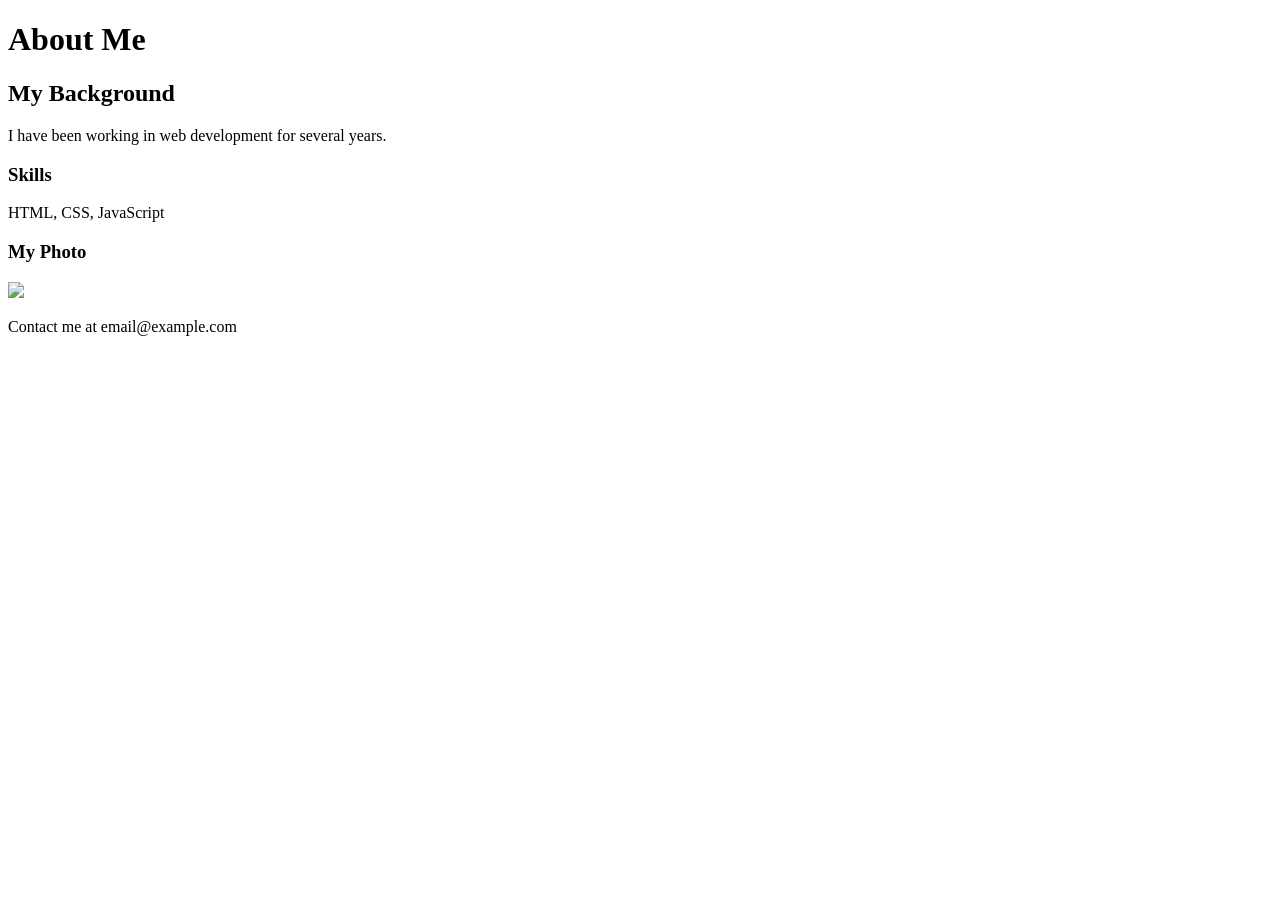
==== about.html @ c3150df9 "Initial commit" ====
<!DOCTYPE html>
<html>
<head>
    <title>About</title>
    <link rel="stylesheet" href="css/styles.css">
</head>
<body>
    <div class="header">
        <h1>About Me</h1>
    </div>
    
    <div>
        <h2>My Background</h2>
        <p>I have been working in web development for several years.</p>
        
        <h3>Skills</h3>
        <!-- Table should be here but is missing -->
        <p>HTML, CSS, JavaScript</p>
    </div>
    
    <div>
        <h3>My Photo</h3>
        <img src="images/profile.jpg">
    </div>
    
    <div class="footer">
        <p>Contact me at email@example.com</p>
    </div>
</body>
</html>
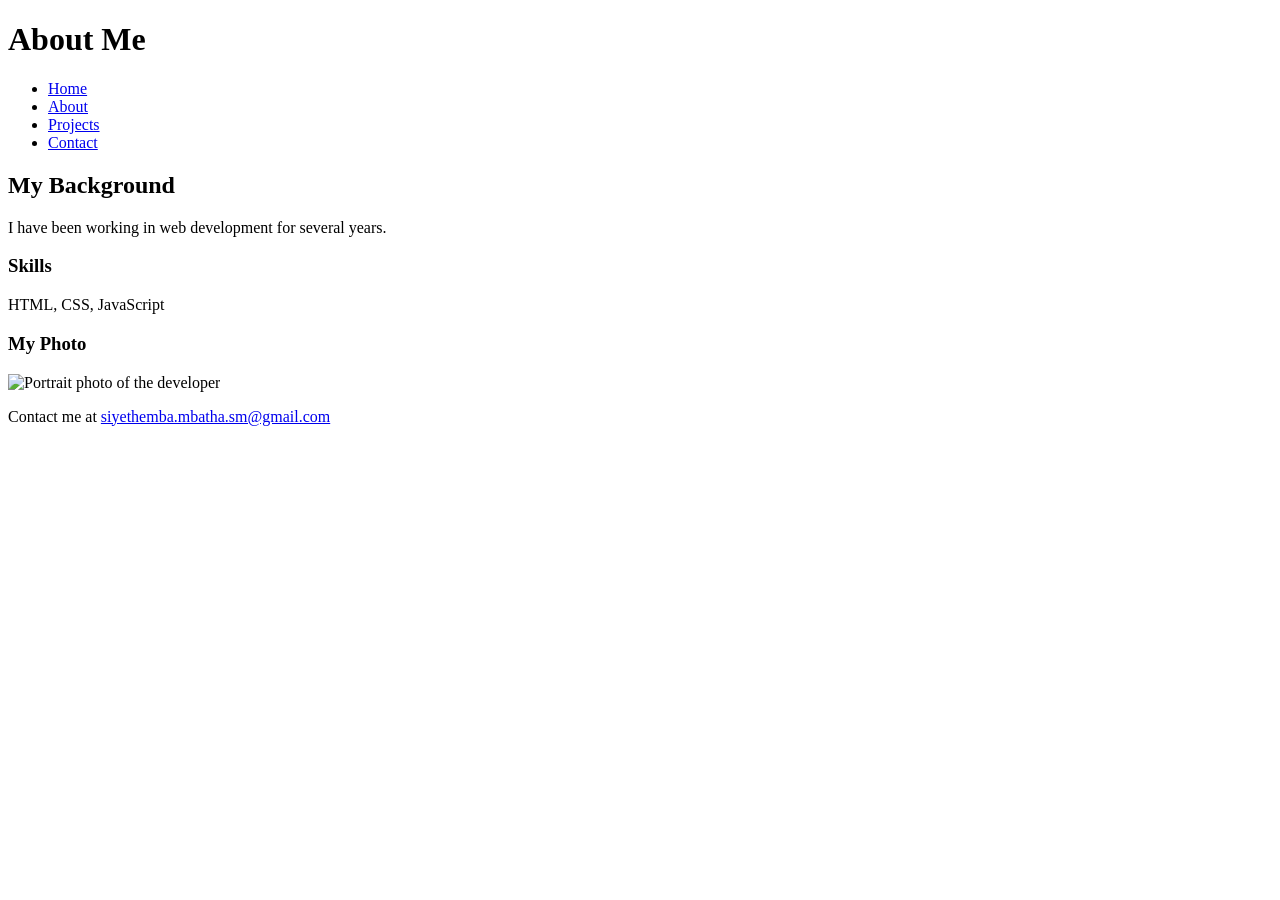
==== commit 0b4140e6: "fix: replace divs with semantic HTML5 elements and add working navigation" ====
--- a/about.html
+++ b/about.html
@@ -1,30 +1,44 @@
 <!DOCTYPE html>
-<html>
+<html lang="en">
 <head>
-    <title>About</title>
+    <meta charset="UTF-8">
+    <meta name="viewport" content="width=device-width, initial-scale=1.0">
+    <title>My Portfolio - About</title>
     <link rel="stylesheet" href="css/styles.css">
 </head>
 <body>
-    <div class="header">
+    <header>
         <h1>About Me</h1>
-    </div>
-    
-    <div>
-        <h2>My Background</h2>
-        <p>I have been working in web development for several years.</p>
-        
-        <h3>Skills</h3>
-        <!-- Table should be here but is missing -->
-        <p>HTML, CSS, JavaScript</p>
-    </div>
-    
-    <div>
-        <h3>My Photo</h3>
-        <img src="images/profile.jpg">
-    </div>
-    
-    <div class="footer">
-        <p>Contact me at email@example.com</p>
-    </div>
+        <nav>
+            <ul>
+                <li><a href="index.html">Home</a></li>
+                <li><a href="about.html">About</a></li>
+                <li><a href="projects.html">Projects</a></li>
+                <li><a href="contact.html">Contact</a></li>
+            </ul>
+        </nav>
+    </header>
+
+    <main>
+        <section>
+            <h2>My Background</h2>
+            <p>I have been working in web development for several years.</p>
+        </section>
+
+        <section>
+            <h3>Skills</h3>
+            <!-- Table of skills -->
+            <p>HTML, CSS, JavaScript</p>
+        </section>
+
+        <section>
+            <h3>My Photo</h3>
+            <img src="images/profile.jpg" alt="Portrait photo of the developer">
+        </section>
+    </main>
+
+    <footer>
+        <p>Contact me at <a href="mailto:siyethemba.mbatha.sm@gmail.com">siyethemba.mbatha.sm@gmail.com</a></p>
+    </footer>
 </body>
-</html>
+</html>
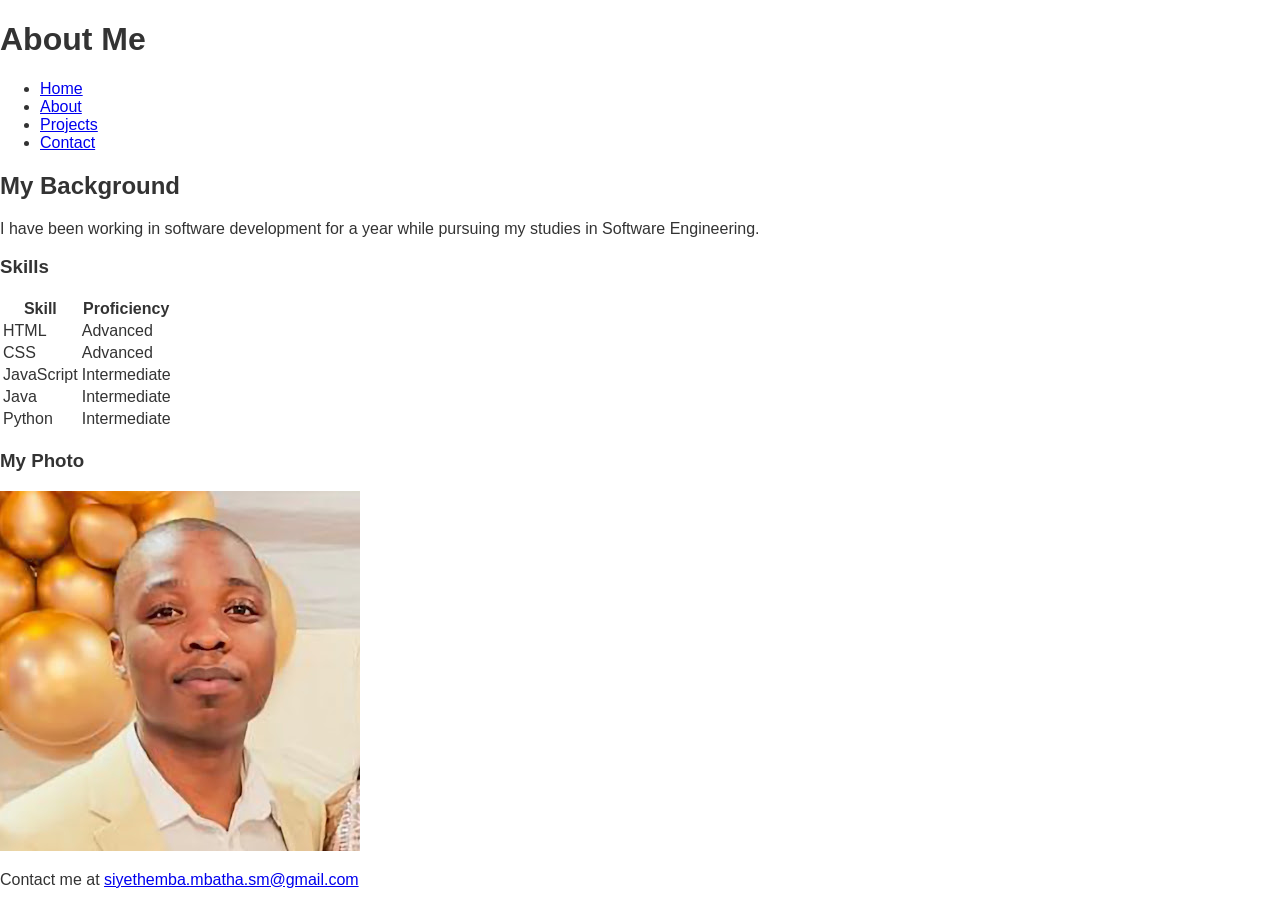
==== commit e5d81bc9: "feat: added skills table, third project and completed contact form with labels and validation" ====
--- a/about.html
+++ b/about.html
@@ -22,18 +22,46 @@
     <main>
         <section>
             <h2>My Background</h2>
-            <p>I have been working in web development for several years.</p>
+            <p>I have been working in software development for a year while pursuing my studies in Software Engineering.</p>
         </section>
 
         <section>
             <h3>Skills</h3>
-            <!-- Table of skills -->
-            <p>HTML, CSS, JavaScript</p>
+            <table>
+                <thead>
+                    <tr>
+                        <th scope="col">Skill</th>
+                        <th scope="col">Proficiency</th>
+                    </tr>
+                </thead>
+                <tbody>
+                    <tr>
+                        <td>HTML</td>
+                        <td>Advanced</td>
+                    </tr>
+                    <tr>
+                        <td>CSS</td>
+                        <td>Advanced</td>
+                    </tr>
+                    <tr>
+                        <td>JavaScript</td>
+                        <td>Intermediate</td>
+                    </tr>
+                    <tr>
+                        <td>Java</td>
+                        <td>Intermediate</td>
+                    </tr>
+                    <tr>
+                        <td>Python</td>
+                        <td>Intermediate</td>
+                    </tr>
+                </tbody>
+            </table>
         </section>
 
         <section>
             <h3>My Photo</h3>
-            <img src="images/profile.jpg" alt="Portrait photo of the developer">
+            <img src="images/imageprofile.jpg" alt="Portrait photo of Siyethemba Mbatha, a software developer and student">
         </section>
     </main>
 
--- a/css/styles.css
+++ b/css/styles.css
@@ -0,0 +1,65 @@
+/* Basic styles with errors and omissions */
+
+body {
+    font-family: Arial;
+    margin: 0;
+    padding: 0;
+    color: #333;
+}
+
+.header {
+    background-color: #222;
+    color: white;
+    padding: 20px;
+    /* Missing: proper alignment */
+}
+
+.header h1 {
+    margin: 0;
+}
+
+/* Navigation styling missing completely */
+
+.hero {
+    padding: 50px;
+    background-color: lightblue;
+    /* Poor colour contrast */
+}
+
+.hero h2 {
+    font-size: 36px;
+}
+
+.hero img {
+    width: 100%;
+    /* Missing: alt text handled in HTML, but sizing issues here */
+}
+
+/* Missing: Only using 2-3 selector types, need 5+ */
+/* Missing: Pseudo-classes not used */
+/* Missing: Combination selectors not used */
+
+.intro {
+    padding: 30px;
+}
+
+/* Form styling incomplete */
+form input {
+    display: block;
+    margin: 10px 0;
+}
+
+/* Missing: Box model demonstration (margin, padding, border) */
+/* Missing: Block vs inline elements styling */
+/* Missing: Text and colour styling variety */
+/* Missing: Table styling */
+
+.footer {
+    background-color: gray;
+    color: white;
+    padding: 20px;
+    /* Wrong alignment */
+    text-align: left;
+}
+
+/* Code quality issues: inconsistent spacing, poor naming, no comments */
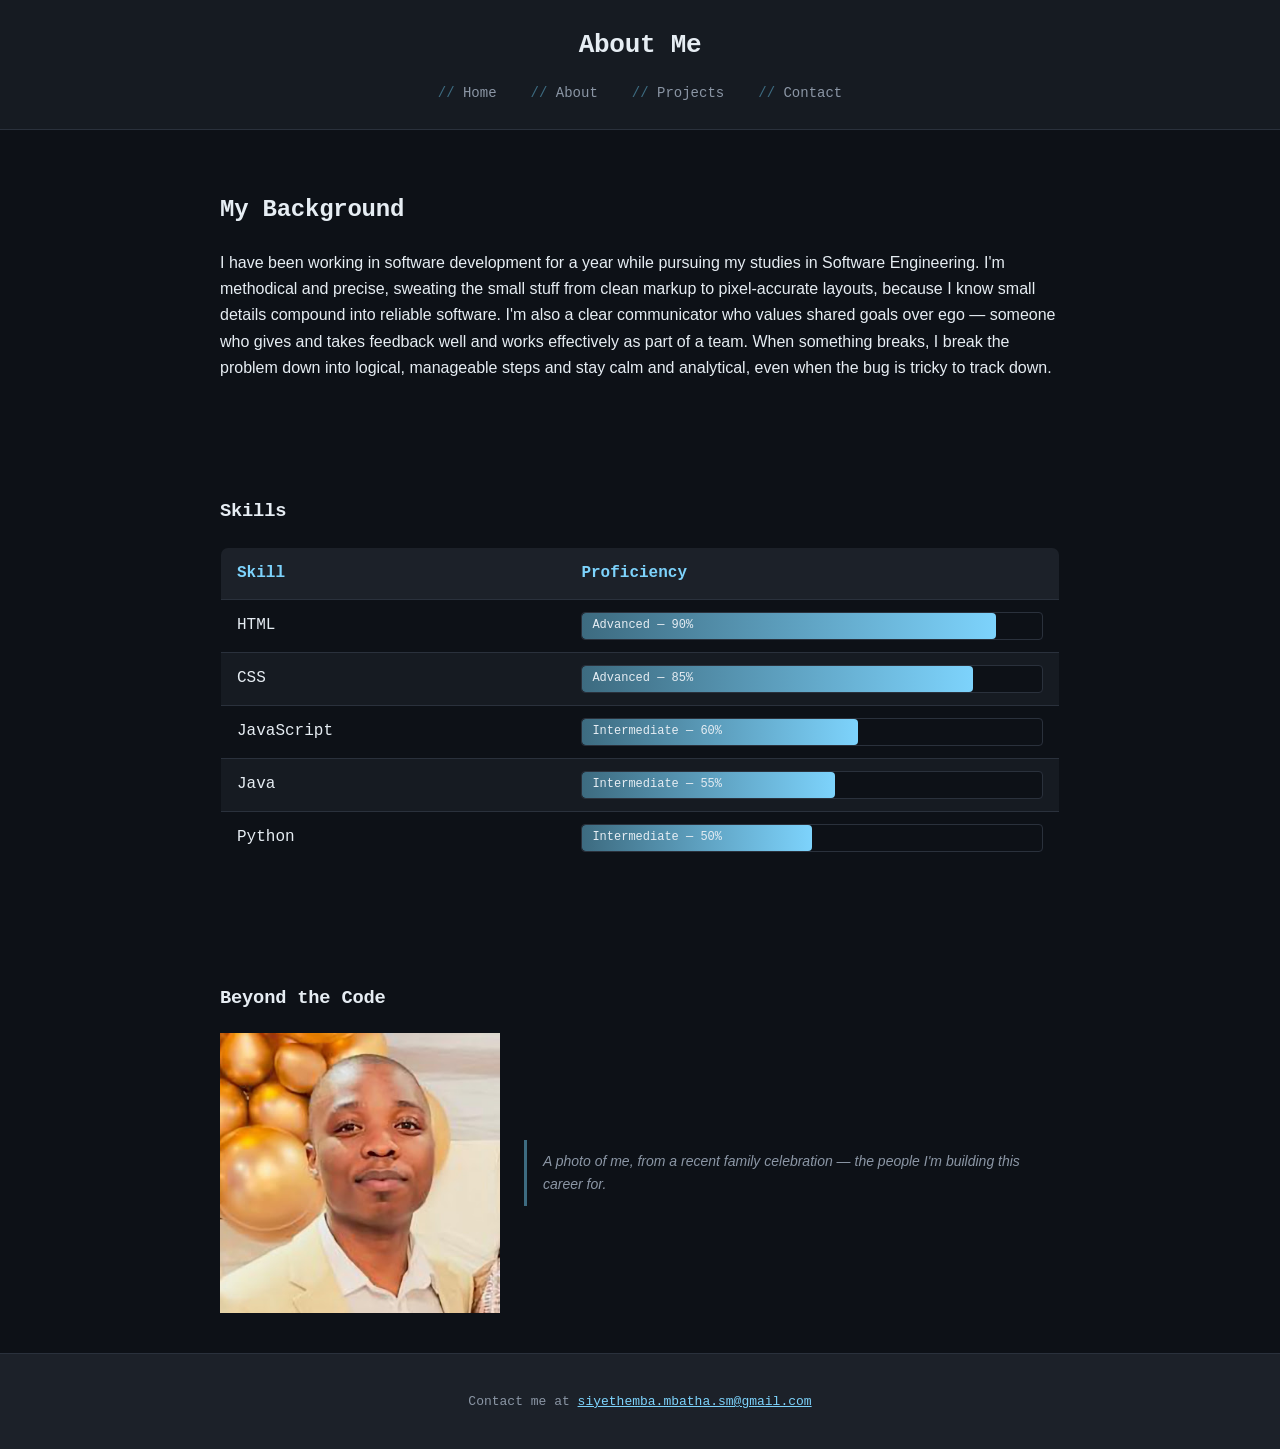
==== commit c44d0b41: "style: applied my advanced dark theme, added skill proficiency bars, completed my about page and add" ====
--- a/about.html
+++ b/about.html
@@ -22,7 +22,7 @@
     <main>
         <section>
             <h2>My Background</h2>
-            <p>I have been working in software development for a year while pursuing my studies in Software Engineering.</p>
+            <p>I have been working in software development for a year while pursuing my studies in Software Engineering. I'm methodical and precise, sweating the small stuff from clean markup to pixel-accurate layouts, because I know small details compound into reliable software. I'm also a clear communicator who values shared goals over ego — someone who gives and takes feedback well and works effectively as part of a team. When something breaks, I break the problem down into logical, manageable steps and stay calm and analytical, even when the bug is tricky to track down.</p>
         </section>
 
         <section>
@@ -37,31 +37,59 @@
                 <tbody>
                     <tr>
                         <td>HTML</td>
-                        <td>Advanced</td>
+                        <td>
+                            <span class="skill-bar" role="progressbar" aria-valuenow="90" aria-valuemin="0" aria-valuemax="100" aria-label="HTML proficiency 90%" style="--pct:90%">
+                                <span class="skill-bar-fill"></span>
+                                <span class="skill-bar-text">Advanced — 90%</span>
+                            </span>
+                        </td>
                     </tr>
                     <tr>
                         <td>CSS</td>
-                        <td>Advanced</td>
+                        <td>
+                            <span class="skill-bar" role="progressbar" aria-valuenow="85" aria-valuemin="0" aria-valuemax="100" aria-label="CSS proficiency 85%" style="--pct:85%">
+                                <span class="skill-bar-fill"></span>
+                                <span class="skill-bar-text">Advanced — 85%</span>
+                            </span>
+                        </td>
                     </tr>
                     <tr>
                         <td>JavaScript</td>
-                        <td>Intermediate</td>
+                        <td>
+                            <span class="skill-bar" role="progressbar" aria-valuenow="60" aria-valuemin="0" aria-valuemax="100" aria-label="JavaScript proficiency 60%" style="--pct:60%">
+                                <span class="skill-bar-fill"></span>
+                                <span class="skill-bar-text">Intermediate — 60%</span>
+                            </span>
+                        </td>
                     </tr>
                     <tr>
                         <td>Java</td>
-                        <td>Intermediate</td>
+                        <td>
+                            <span class="skill-bar" role="progressbar" aria-valuenow="55" aria-valuemin="0" aria-valuemax="100" aria-label="Java proficiency 55%" style="--pct:55%">
+                                <span class="skill-bar-fill"></span>
+                                <span class="skill-bar-text">Intermediate — 55%</span>
+                            </span>
+                        </td>
                     </tr>
                     <tr>
                         <td>Python</td>
-                        <td>Intermediate</td>
+                        <td>
+                            <span class="skill-bar" role="progressbar" aria-valuenow="50" aria-valuemin="0" aria-valuemax="100" aria-label="Python proficiency 50%" style="--pct:50%">
+                                <span class="skill-bar-fill"></span>
+                                <span class="skill-bar-text">Intermediate — 50%</span>
+                            </span>
+                        </td>
                     </tr>
                 </tbody>
             </table>
         </section>
 
         <section>
-            <h3>My Photo</h3>
-            <img src="images/imageprofile.jpg" alt="Portrait photo of Siyethemba Mbatha, a software developer and student">
+            <h3>Beyond the Code</h3>
+            <figure>
+                <img src="images/imageprofile.jpg" alt="Portrait photo of Siyethemba Mbatha, a software developer and student">
+                <figcaption>A photo of me, from a recent family celebration — the people I'm building this career for.</figcaption>
+            </figure>
         </section>
     </main>
 
--- a/css/styles.css
+++ b/css/styles.css
@@ -1,65 +1,407 @@
-/* Basic styles with errors and omissions */
+/* =====================================================
+   Portfolio Website Stylesheet — dark, editor-inspired theme
+   Organised by section: variables, base, header/nav, hero,
+   sections, table, cards, form, footer, responsive
+   ===================================================== */
+
+/* --- Design tokens (custom properties) --- */
+:root {
+    --bg: #0d1117;
+    --panel: #161b22;
+    --panel-2: #1c2129;
+    --line: #2a313c;
+    --accent: #7dd3fc;
+    --accent-dim: #3d6b80;
+    --text: #e6edf3;
+    --muted: #8b96a5;
+    --radius: 8px;
+    --mono: 'Courier New', Courier, monospace;
+}
+
+/* --- Base element styles --- */
+* {
+    box-sizing: border-box;
+}
 
 body {
-    font-family: Arial;
+    font-family: Arial, Helvetica, sans-serif;
     margin: 0;
     padding: 0;
-    color: #333;
-}
-
-.header {
-    background-color: #222;
-    color: white;
-    padding: 20px;
-    /* Missing: proper alignment */
-}
-
-.header h1 {
+    background-color: var(--bg);
+    color: var(--text);
+    line-height: 1.65;
+}
+
+h1, h2, h3 {
+    font-family: var(--mono);
+    letter-spacing: -0.01em;
+}
+
+a {
+    color: var(--accent);
+}
+
+/* --- Header --- */
+header {
+    background-color: var(--panel);
+    color: var(--text);
+    padding: 24px 30px;
+    display: flex;
+    flex-direction: column;
+    align-items: center;
+    text-align: center;
+    border-bottom: 1px solid var(--line);
+}
+
+header h1 {
+    margin: 0 0 12px 0;
+    font-size: 26px;
+}
+
+/* --- Navigation (element + descendant + pseudo-class selectors) --- */
+nav ul {
+    list-style: none;
+    display: flex;
+    gap: 26px;
     margin: 0;
-}
-
-/* Navigation styling missing completely */
-
+    padding: 0;
+}
+
+nav ul li {
+    display: inline-block;
+}
+
+nav ul li a {
+    position: relative;
+    color: var(--muted);
+    text-decoration: none;
+    font-family: var(--mono);
+    font-size: 14px;
+    padding: 8px 4px;
+    border-bottom: 2px solid transparent;
+    transition: color 0.25s ease, border-color 0.25s ease;
+}
+
+nav ul li a::before {
+    content: "// ";
+    color: var(--accent-dim);
+}
+
+nav ul li a:hover,
+nav ul li a:focus {
+    color: var(--accent);
+    border-color: var(--accent);
+}
+
+/* --- Hero section (class selector, layered gradient background) --- */
 .hero {
-    padding: 50px;
-    background-color: lightblue;
-    /* Poor colour contrast */
+    padding: 60px 30px;
+    margin: 0;
+    width: 100%;
+    background-color: var(--panel);
+    background-image:
+        linear-gradient(var(--line) 1px, transparent 1px),
+        linear-gradient(90deg, var(--line) 1px, transparent 1px);
+    background-size: 40px 40px;
+    color: var(--text);
+    text-align: center;
+    border-bottom: 1px solid var(--line);
 }
 
 .hero h2 {
     font-size: 36px;
+    margin-top: 0;
+    color: var(--accent);
+    max-width: 700px;
+    margin-left: auto;
+    margin-right: auto;
+}
+
+.hero p {
+    max-width: 700px;
+    margin-left: auto;
+    margin-right: auto;
+    color: var(--muted);
 }
 
 .hero img {
     width: 100%;
-    /* Missing: alt text handled in HTML, but sizing issues here */
-}
-
-/* Missing: Only using 2-3 selector types, need 5+ */
-/* Missing: Pseudo-classes not used */
-/* Missing: Combination selectors not used */
-
-.intro {
-    padding: 30px;
-}
-
-/* Form styling incomplete */
-form input {
+    max-width: 600px;
     display: block;
-    margin: 10px 0;
-}
-
-/* Missing: Box model demonstration (margin, padding, border) */
-/* Missing: Block vs inline elements styling */
-/* Missing: Text and colour styling variety */
-/* Missing: Table styling */
-
-.footer {
-    background-color: gray;
-    color: white;
-    padding: 20px;
-    /* Wrong alignment */
+    margin: 24px auto 0 auto;
+    border: 1px solid var(--line);
+    border-radius: var(--radius);
+    box-shadow: 0 20px 50px -20px rgba(0, 0, 0, 0.6);
+}
+
+/* --- Intro / general sections --- */
+.intro,
+main section:not(.hero) {
+    padding: 40px 30px;
+    margin: 0 auto;
+    max-width: 900px;
+}
+
+/* --- Skills table --- */
+table {
+    border-collapse: collapse;
+    width: 100%;
+    margin: 20px 0;
+    font-family: var(--mono);
+    border: 1px solid var(--line);
+    border-radius: var(--radius);
+    overflow: hidden;
+}
+
+thead th {
+    background-color: var(--panel-2);
+    color: var(--accent);
     text-align: left;
-}
-
-/* Code quality issues: inconsistent spacing, poor naming, no comments */
+    padding: 12px 16px;
+    border-bottom: 1px solid var(--line);
+}
+
+tbody td {
+    padding: 12px 16px;
+    border-bottom: 1px solid var(--line);
+    color: var(--text);
+}
+
+tbody tr:nth-child(even) {
+    background-color: var(--panel);
+}
+
+tbody tr:hover {
+    background-color: var(--panel-2);
+}
+
+/* --- Project articles styled as "editor" cards --- */
+main article {
+    position: relative;
+    padding: 24px 24px 24px 28px;
+    margin: 0 auto 24px auto;
+    max-width: 900px;
+    background-color: var(--panel);
+    border: 1px solid var(--line);
+    border-radius: var(--radius);
+    transition: transform 0.25s ease, border-color 0.25s ease;
+}
+
+main article::before {
+    content: "";
+    position: absolute;
+    top: 14px;
+    left: 14px;
+    width: 10px;
+    height: 10px;
+    border-radius: 50%;
+    background-color: #4a3238;
+    box-shadow: 18px 0 0 #4a4531, 36px 0 0 #2f3f3a;
+}
+
+main article:hover {
+    transform: translateY(-4px);
+    border-color: var(--accent-dim);
+}
+
+main article h2 {
+    margin-top: 20px;
+    color: var(--accent);
+    font-size: 18px;
+}
+
+main article img {
+    width: 100%;
+    max-width: 850px;
+    display: block;
+    margin: 12px auto 15px auto;
+    border: 1px solid var(--line);
+    border-radius: var(--radius);
+}
+
+/* --- Form styling --- */
+form {
+    max-width: 600px;
+    margin: 20px auto;
+    padding: 28px;
+    border: 1px solid var(--line);
+    border-radius: var(--radius);
+    background-color: var(--panel);
+}
+
+form div {
+    margin: 0 0 18px 0;
+}
+
+form label {
+    display: block;
+    margin: 0 0 6px 0;
+    font-family: var(--mono);
+    font-size: 13px;
+    color: var(--muted);
+}
+
+form input[type="text"],
+form input[type="email"],
+form select,
+form textarea {
+    width: 100%;
+    padding: 10px 12px;
+    border: 1px solid var(--line);
+    border-radius: 4px;
+    background-color: var(--bg);
+    color: var(--text);
+    font-family: inherit;
+    font-size: 14px;
+}
+
+form input:focus,
+form select:focus,
+form textarea:focus {
+    border-color: var(--accent);
+    outline: none;
+    box-shadow: 0 0 0 3px rgba(125, 211, 252, 0.2);
+}
+
+form textarea {
+    min-height: 120px;
+    resize: vertical;
+}
+
+fieldset {
+    border: 1px solid var(--line);
+    border-radius: 4px;
+    padding: 12px 16px;
+    margin: 0 0 18px 0;
+}
+
+fieldset legend {
+    font-family: var(--mono);
+    font-size: 13px;
+    color: var(--accent);
+    padding: 0 6px;
+}
+
+fieldset label {
+    display: inline-block;
+    font-family: Arial, Helvetica, sans-serif;
+    margin-right: 20px;
+    color: var(--text);
+}
+
+form button {
+    background-color: var(--accent);
+    color: #0a0d12;
+    padding: 12px 26px;
+    border: none;
+    border-radius: 4px;
+    font-family: var(--mono);
+    font-weight: bold;
+    font-size: 14px;
+    cursor: pointer;
+    transition: transform 0.15s ease, box-shadow 0.15s ease;
+}
+
+form button:hover,
+form button:focus {
+    transform: translateY(-2px);
+    box-shadow: 0 8px 20px -6px rgba(125, 211, 252, 0.5);
+}
+
+/* --- Footer --- */
+footer {
+    background-color: var(--panel-2);
+    color: var(--muted);
+    padding: 24px;
+    text-align: center;
+    border-top: 1px solid var(--line);
+    font-family: var(--mono);
+    font-size: 13px;
+}
+
+footer a {
+    color: var(--accent);
+}
+
+footer a:hover {
+    text-decoration: underline;
+}
+
+/* --- Responsive layout --- */
+@media (max-width: 600px) {
+    nav ul {
+        flex-direction: column;
+        align-items: center;
+        gap: 10px;
+    }
+
+    .hero h2 {
+        font-size: 28px;
+    }
+
+    form {
+        padding: 16px;
+    }
+}
+
+/* --- Reduced motion accessibility --- */
+@media (prefers-reduced-motion: reduce) {
+    * {
+        transition: none !important;
+    }
+}
+
+/* --- Skill proficiency bars (CSS custom property driven, no JS) --- */
+.skill-bar {
+    position: relative;
+    display: block;
+    height: 28px;
+    background-color: var(--bg);
+    border: 1px solid var(--line);
+    border-radius: 4px;
+    overflow: hidden;
+}
+
+.skill-bar-fill {
+    position: absolute;
+    inset: 0;
+    width: var(--pct);
+    background: linear-gradient(90deg, var(--accent-dim), var(--accent));
+    border-radius: 4px;
+}
+
+.skill-bar-text {
+    position: relative;
+    z-index: 1;
+    display: flex;
+    align-items: center;
+    height: 100%;
+    padding: 0 10px;
+    font-family: var(--mono);
+    font-size: 12px;
+    color: var(--text);
+}
+
+/* --- Photo with side caption --- */
+figure {
+    display: flex;
+    align-items: center;
+    gap: 24px;
+    margin: 16px 0 0 0;
+    flex-wrap: wrap;
+}
+
+figure img {
+    max-width: 280px;
+    margin: 0;
+}
+
+figcaption {
+    flex: 1;
+    min-width: 200px;
+    padding: 10px 16px;
+    border-left: 3px solid var(--accent-dim);
+    color: var(--muted);
+    font-style: italic;
+    font-size: 14px;
+}
